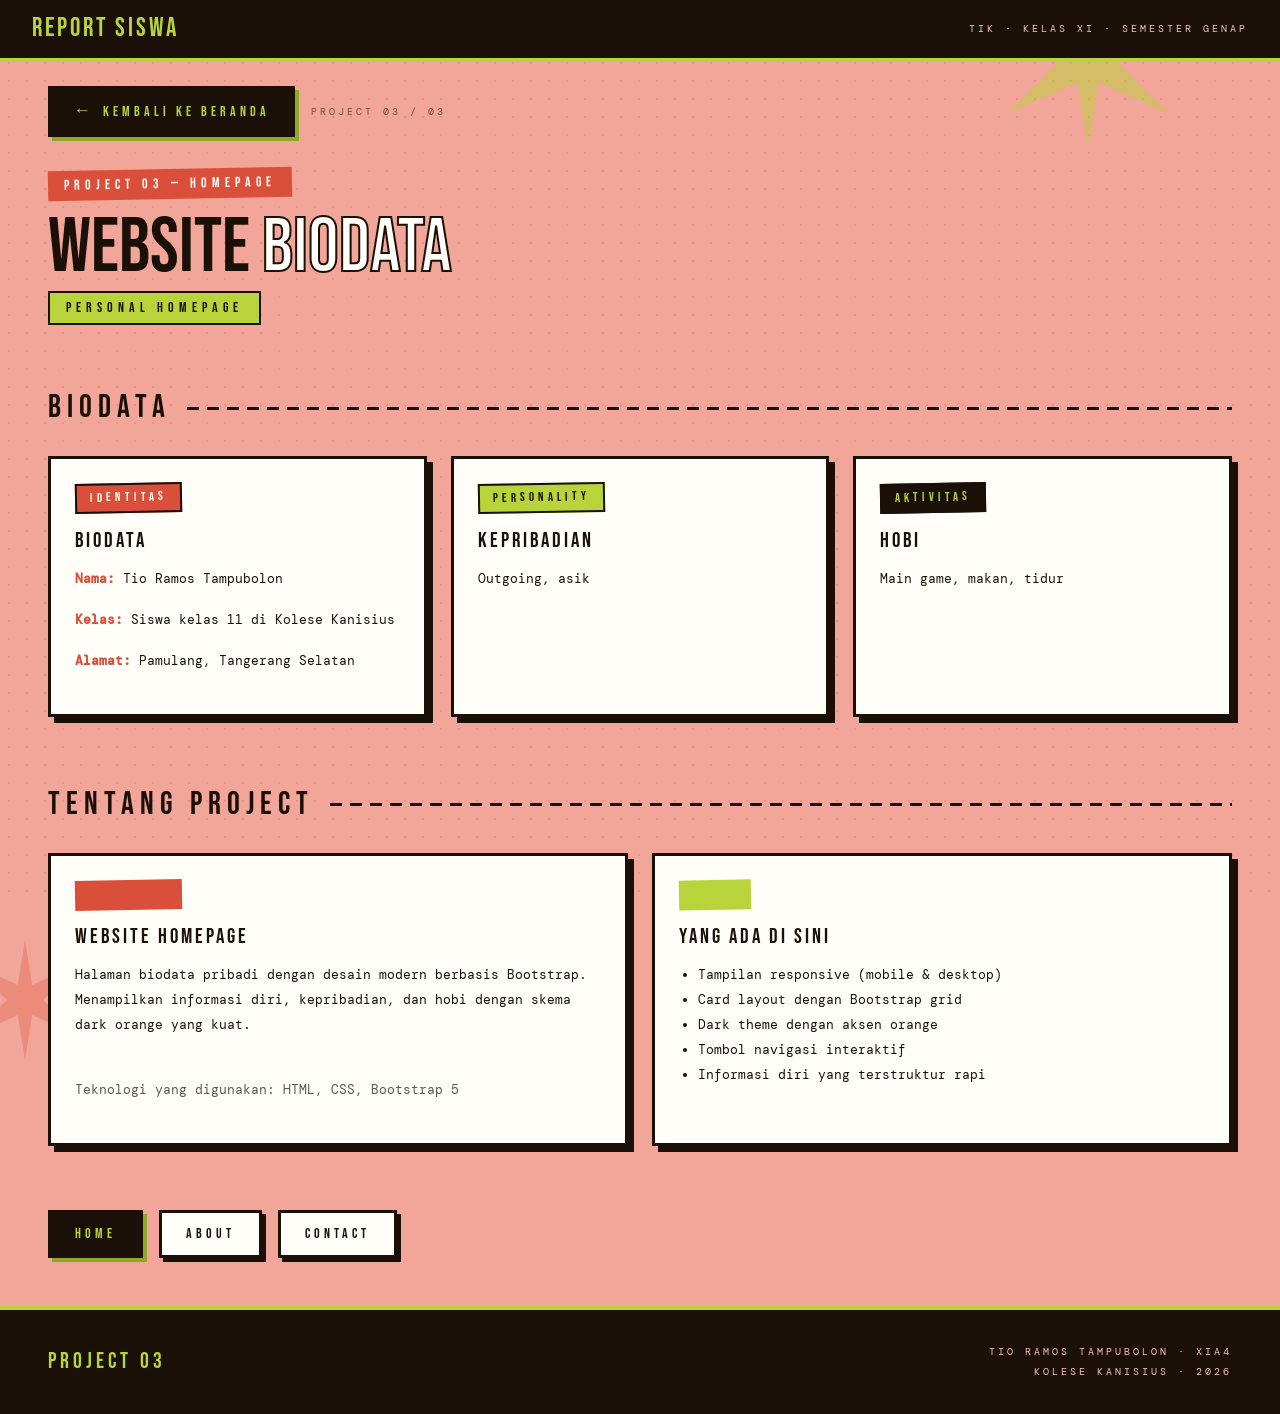
==== project3.html @ f1a78a79 "Add files via upload" ====
<!DOCTYPE html>
<html lang="id">
<head>
    <meta charset="UTF-8">
    <meta name="viewport" content="width=device-width, initial-scale=1.0">
    <title>Project 03 — Website Biodata Tio</title>
    <link href="https://fonts.googleapis.com/css2?family=DM+Mono:wght@300;400;500&family=Bebas+Neue&display=swap" rel="stylesheet">
    <link href="https://cdn.jsdelivr.net/npm/bootstrap@5.3.3/dist/css/bootstrap.min.css" rel="stylesheet">
    <style>
        :root {
            --salmon: #f2a599;
            --salmon-light: #f7c4bc;
            --coral-red: #d94f3a;
            --lime: #b8d43a;
            --lime-dark: #8fa82a;
            --ink: #1a1008;
            --white: #fffef9;
        }

        * { margin: 0; padding: 0; box-sizing: border-box; }

        body {
            background: var(--salmon);
            color: var(--ink);
            font-family: 'DM Mono', monospace;
            overflow-x: hidden;
            position: relative;
        }
        body::before {
            content: '';
            position: fixed;
            inset: 0;
            background-image: radial-gradient(circle, rgba(200,60,40,0.18) 1.5px, transparent 1.5px);
            background-size: 18px 18px;
            pointer-events: none;
            z-index: 0;
        }
        .starburst { position: absolute; z-index: 0; pointer-events: none; }
        header, main, footer, .back-bar { position: relative; z-index: 1; }

        header {
            background: var(--ink);
            padding: 0.6rem 2rem;
            display: flex; align-items: center; justify-content: space-between;
            border-bottom: 4px solid var(--lime);
        }
        .logo { font-family: 'Bebas Neue', sans-serif; font-size: 1.6rem; color: var(--lime); letter-spacing: 3px; }
        .header-meta { font-size: 0.65rem; letter-spacing: 3px; text-transform: uppercase; color: var(--salmon-light); }

        .back-bar { padding: 1.5rem 3rem; display: flex; align-items: center; gap: 1rem; }
        .btn-back {
            display: inline-flex; align-items: center; gap: 0.5rem;
            background: var(--ink); color: var(--lime);
            font-family: 'Bebas Neue', sans-serif; font-size: 0.9rem; letter-spacing: 4px;
            padding: 0.6rem 1.4rem; text-decoration: none; border: 3px solid var(--ink);
            box-shadow: 4px 4px 0 var(--lime-dark); transition: transform 0.1s, box-shadow 0.1s;
        }
        .btn-back:hover { transform: translate(-2px,-2px); box-shadow: 6px 6px 0 var(--lime-dark); }
        .btn-back::before { content: '←'; font-size: 1.1rem; }
        .project-breadcrumb { font-size: 0.65rem; letter-spacing: 3px; text-transform: uppercase; opacity: 0.6; }

        /* PROJECT INTRO */
        .project-intro { padding: 0.5rem 3rem 2.5rem; position: relative; z-index:1; }
        .project-eyebrow {
            display: inline-block; background: var(--coral-red); color: var(--white);
            font-family: 'Bebas Neue', sans-serif; font-size: 0.85rem; letter-spacing: 5px;
            padding: 0.3rem 1rem; margin-bottom: 0.8rem; transform: rotate(-1deg);
        }
        .project-title-big {
            font-family: 'Bebas Neue', sans-serif; font-size: clamp(3rem, 6vw, 5rem);
            line-height: 0.95; color: var(--ink); margin-bottom: 0.4rem;
        }
        .project-title-big span { color: var(--white); -webkit-text-stroke: 2px var(--ink); }
        .project-sub {
            background: var(--lime); color: var(--ink);
            font-family: 'Bebas Neue', sans-serif; font-size: 0.85rem; letter-spacing: 5px;
            padding: 0.3rem 1rem; border: 2px solid var(--ink); display: inline-block; margin-bottom: 1.2rem;
        }

        /* CARDS SECTION */
        .content-section { padding: 0 3rem 4rem; position: relative; z-index:1; }
        .section-heading {
            font-family: 'Bebas Neue', sans-serif; font-size: 2rem; letter-spacing: 6px;
            color: var(--ink); margin-bottom: 1.5rem; display: flex; align-items: center; gap: 1rem;
        }
        .section-heading::after {
            content: ''; flex: 1; height: 3px;
            background: repeating-linear-gradient(90deg, var(--ink) 0, var(--ink) 12px, transparent 12px, transparent 20px);
        }

        /* Override bootstrap cards with our design system */
        .info-card {
            background: var(--white) !important;
            border: 3px solid var(--ink) !important;
            border-radius: 0 !important;
            box-shadow: 6px 6px 0 var(--ink) !important;
            padding: 1.5rem !important;
            height: 100%;
            transition: transform 0.15s, box-shadow 0.15s;
        }
        .info-card:hover { transform: translate(-2px,-2px); box-shadow: 8px 8px 0 var(--ink) !important; }
        .card-label {
            background: var(--coral-red); color: var(--white);
            font-family: 'Bebas Neue', sans-serif; font-size: 0.8rem; letter-spacing: 4px;
            padding: 0.2rem 0.8rem; display: inline-block; margin-bottom: 1rem;
            border: 2px solid var(--ink); transform: rotate(-1deg);
        }
        .card-label.lime { background: var(--lime); color: var(--ink); }
        .card-label.ink { background: var(--ink); color: var(--lime); }
        .info-card h4 {
            font-family: 'Bebas Neue', sans-serif; font-size: 1.3rem; letter-spacing: 3px;
            color: var(--ink); margin-bottom: 0.8rem;
        }
        .info-card p, .info-card li {
            font-size: 0.82rem; line-height: 1.9; color: var(--ink);
        }
        .info-card strong { color: var(--coral-red); }
        .info-card ul { padding-left: 1.2rem; }

        /* NAV BUTTONS */
        .nav-buttons {
            display: flex; gap: 1rem; flex-wrap: wrap; padding: 0 3rem 3rem;
            position: relative; z-index:1;
        }
        .nav-btn {
            font-family: 'Bebas Neue', sans-serif; font-size: 0.85rem; letter-spacing: 4px;
            padding: 0.7rem 1.5rem; border: 3px solid var(--ink); cursor: pointer;
            transition: transform 0.1s, box-shadow 0.1s;
            background: var(--ink); color: var(--lime);
            box-shadow: 4px 4px 0 var(--lime-dark);
        }
        .nav-btn:hover { transform: translate(-2px,-2px); box-shadow: 6px 6px 0 var(--lime-dark); }
        .nav-btn.outline { background: var(--white); color: var(--ink); box-shadow: 4px 4px 0 var(--ink); }
        .nav-btn.outline:hover { box-shadow: 6px 6px 0 var(--ink); }

        footer {
            background: var(--ink); padding: 2rem 3rem;
            display: flex; align-items: center; justify-content: space-between;
            border-top: 4px solid var(--lime);
        }
        .foot-brand { font-family: 'Bebas Neue', sans-serif; font-size: 1.4rem; letter-spacing: 4px; color: var(--lime); }
        .foot-meta { font-size: 0.65rem; letter-spacing: 3px; text-transform: uppercase; color: var(--salmon-light); text-align: right; line-height: 1.9; }

        @media (max-width: 768px) {
            .back-bar, .project-intro, .content-section, .nav-buttons { padding-left: 1.5rem; padding-right: 1.5rem; }
            footer { flex-direction: column; gap: 1rem; }
        }

        @keyframes fadeUp {
            from { opacity: 0; transform: translateY(20px); }
            to { opacity: 1; transform: translateY(0); }
        }
        .back-bar { animation: fadeUp 0.4s ease 0.05s both; }
        .project-intro { animation: fadeUp 0.5s ease 0.15s both; }
        .content-section { animation: fadeUp 0.5s ease 0.25s both; }
    </style>
</head>
<body>

<!-- STARBURST -->
<svg class="starburst" style="top:-30px;right:8%;width:180px;opacity:0.5" viewBox="0 0 200 200">
    <polygon points="100,0 112,75 190,40 130,100 190,160 112,125 100,200 88,125 10,160 70,100 10,40 88,75" fill="#b8d43a"/>
</svg>
<svg class="starburst" style="bottom:25%;left:-35px;width:120px;opacity:0.3" viewBox="0 0 200 200">
    <polygon points="100,0 112,75 190,40 130,100 190,160 112,125 100,200 88,125 10,160 70,100 10,40 88,75" fill="#d94f3a"/>
</svg>

<!-- HEADER -->
<header>
    <div class="logo">Report Siswa</div>
    <div class="header-meta">TIK · Kelas XI · Semester Genap</div>
</header>

<!-- BACK -->
<div class="back-bar">
    <a href="index.html" class="btn-back">Kembali ke Beranda</a>
    <span class="project-breadcrumb">Project 03 / 03</span>
</div>

<!-- INTRO -->
<div class="project-intro">
    <div class="project-eyebrow">Project 03 — Homepage</div>
    <h1 class="project-title-big">Website <span>Biodata</span></h1>
    <div class="project-sub">Personal Homepage</div>
</div>

<!-- BIODATA CONTENT -->
<div class="content-section">
    <div class="section-heading">Biodata</div>
    <div class="row g-4">
        <div class="col-md-4">
            <div class="info-card">
                <div class="card-label">Identitas</div>
                <h4>Biodata</h4>
                <p><strong>Nama:</strong> Tio Ramos Tampubolon</p>
                <p><strong>Kelas:</strong> Siswa kelas 11 di Kolese Kanisius</p>
                <p><strong>Alamat:</strong> Pamulang, Tangerang Selatan</p>
            </div>
        </div>
        <div class="col-md-4">
            <div class="info-card">
                <div class="card-label lime">Personality</div>
                <h4>Kepribadian</h4>
                <p>Outgoing, asik</p>
            </div>
        </div>
        <div class="col-md-4">
            <div class="info-card">
                <div class="card-label ink">Aktivitas</div>
                <h4>Hobi</h4>
                <p>Main game, makan, tidur</p>
            </div>
        </div>
    </div>
</div>

<!-- TECH INFO -->
<div class="content-section" style="padding-top:0">
    <div class="section-heading">Tentang Project</div>
    <div class="row g-4">
        <div class="col-md-6">
            <div class="info-card">
                <div class="card-label">Deskripsi</div>
                <h4>Website Homepage</h4>
                <p>Halaman biodata pribadi dengan desain modern berbasis Bootstrap. Menampilkan informasi diri, kepribadian, dan hobi dengan skema dark orange yang kuat.</p>
                <br>
                <p style="opacity:0.7;">Teknologi yang digunakan: HTML, CSS, Bootstrap 5</p>
            </div>
        </div>
        <div class="col-md-6">
            <div class="info-card">
                <div class="card-label lime">Fitur</div>
                <h4>Yang Ada di Sini</h4>
                <ul>
                    <li>Tampilan responsive (mobile & desktop)</li>
                    <li>Card layout dengan Bootstrap grid</li>
                    <li>Dark theme dengan aksen orange</li>
                    <li>Tombol navigasi interaktif</li>
                    <li>Informasi diri yang terstruktur rapi</li>
                </ul>
            </div>
        </div>
    </div>
</div>

<!-- NAV BUTTONS (original from BIODATA.html, styled) -->
<div class="nav-buttons">
    <button class="nav-btn" onclick="alert('Kamu sudah di halaman Home!')">Home</button>
    <button class="nav-btn outline" onclick="alert('About: Ini adalah website biodata Tio Ramos Tampubolon, siswa XIA4 Kolese Kanisius.')">About</button>
    <button class="nav-btn outline" onclick="alert('Contact: tio@kanisius.sch.id')">Contact</button>
</div>

<!-- FOOTER -->
<footer>
    <div class="foot-brand">Project 03</div>
    <div class="foot-meta">
        Tio Ramos Tampubolon · XIA4<br>
        Kolese Kanisius · 2026
    </div>
</footer>

<script src="https://cdn.jsdelivr.net/npm/bootstrap@5.3.3/dist/js/bootstrap.bundle.min.js"></script>
<script>
    console.log('%c🎸 Project 03 — Website Biodata Tio', 'font-size:18px; font-weight:bold; color:#b8d43a; background:#1a1008; padding:6px 12px;');
    console.log('%cTio Ramos Tampubolon — XIA4 Kolese Kanisius', 'font-size:13px; color:#f2a599;');
    console.log('%cWebsite dibuat dengan HTML, CSS, dan Bootstrap 5.', 'font-size:13px; color:#888;');
</script>
</body>
</html>
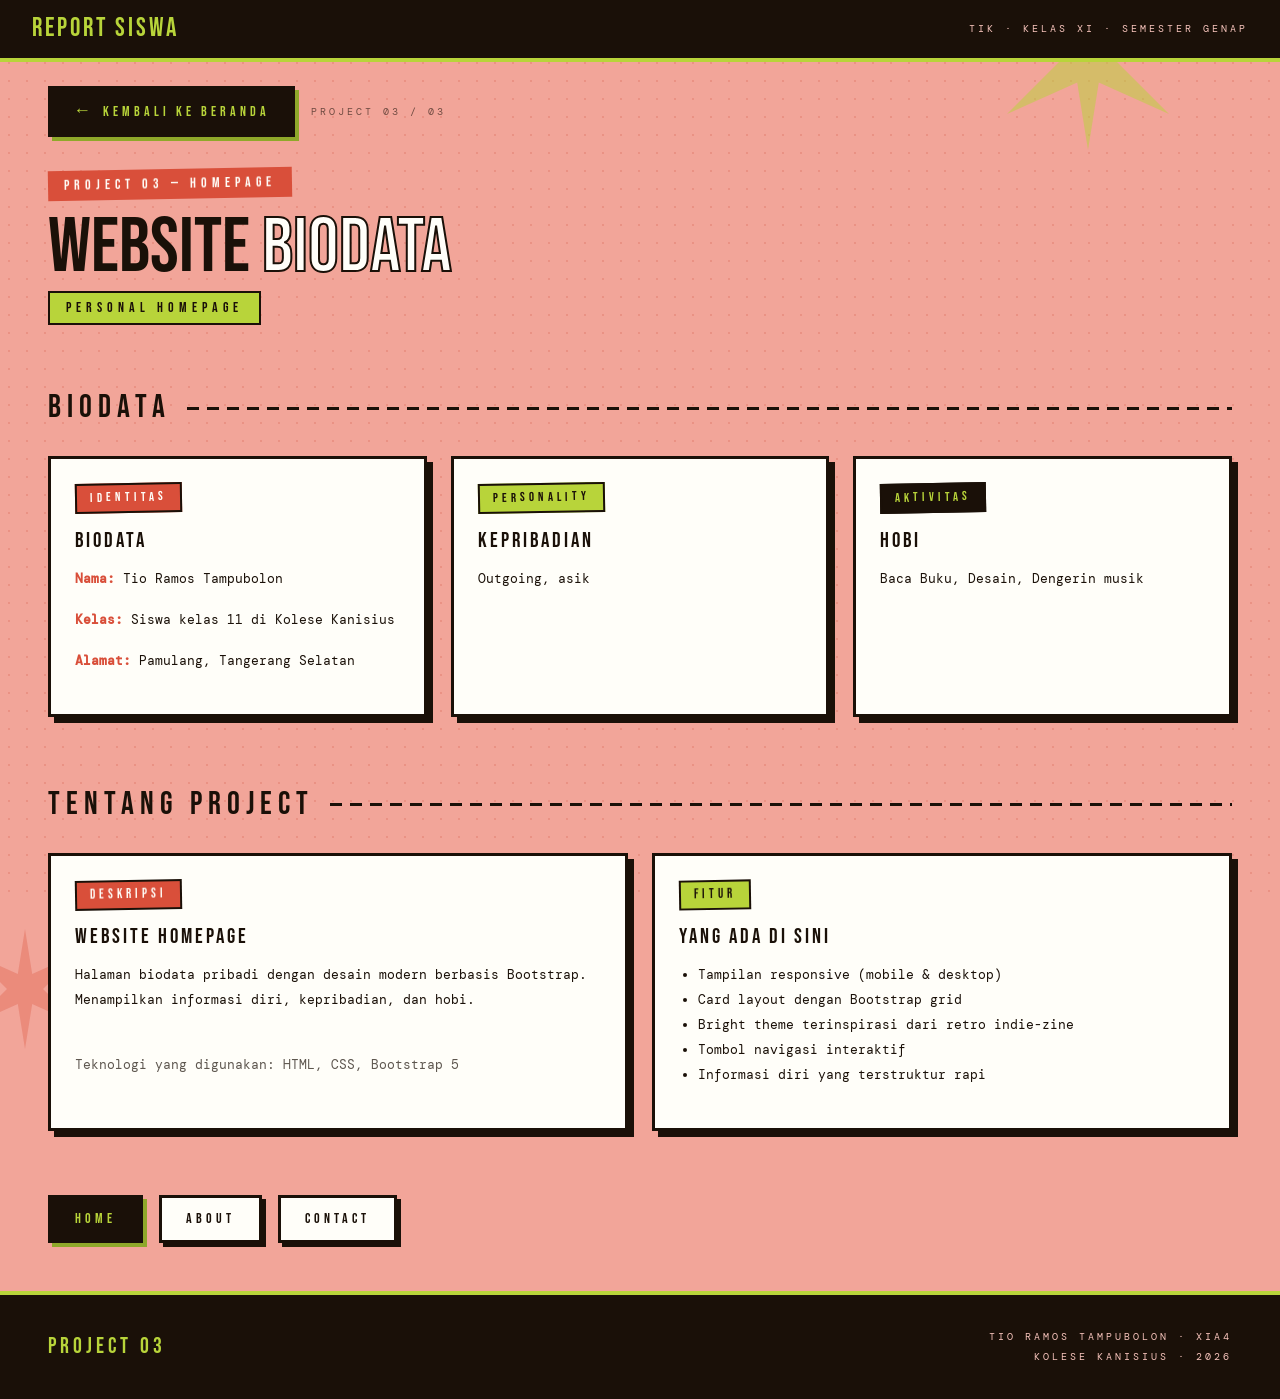
==== commit 71ec821d: "Add files via upload" ====
--- a/project3.html
+++ b/project3.html
@@ -208,7 +208,7 @@
             <div class="info-card">
                 <div class="card-label ink">Aktivitas</div>
                 <h4>Hobi</h4>
-                <p>Main game, makan, tidur</p>
+                <p>Baca Buku, Desain, Dengerin musik</p>
             </div>
         </div>
     </div>
@@ -222,7 +222,7 @@
             <div class="info-card">
                 <div class="card-label">Deskripsi</div>
                 <h4>Website Homepage</h4>
-                <p>Halaman biodata pribadi dengan desain modern berbasis Bootstrap. Menampilkan informasi diri, kepribadian, dan hobi dengan skema dark orange yang kuat.</p>
+                <p>Halaman biodata pribadi dengan desain modern berbasis Bootstrap. Menampilkan informasi diri, kepribadian, dan hobi.</p>
                 <br>
                 <p style="opacity:0.7;">Teknologi yang digunakan: HTML, CSS, Bootstrap 5</p>
             </div>
@@ -234,7 +234,7 @@
                 <ul>
                     <li>Tampilan responsive (mobile & desktop)</li>
                     <li>Card layout dengan Bootstrap grid</li>
-                    <li>Dark theme dengan aksen orange</li>
+                    <li>Bright theme terinspirasi dari retro indie-zine</li>
                     <li>Tombol navigasi interaktif</li>
                     <li>Informasi diri yang terstruktur rapi</li>
                 </ul>
